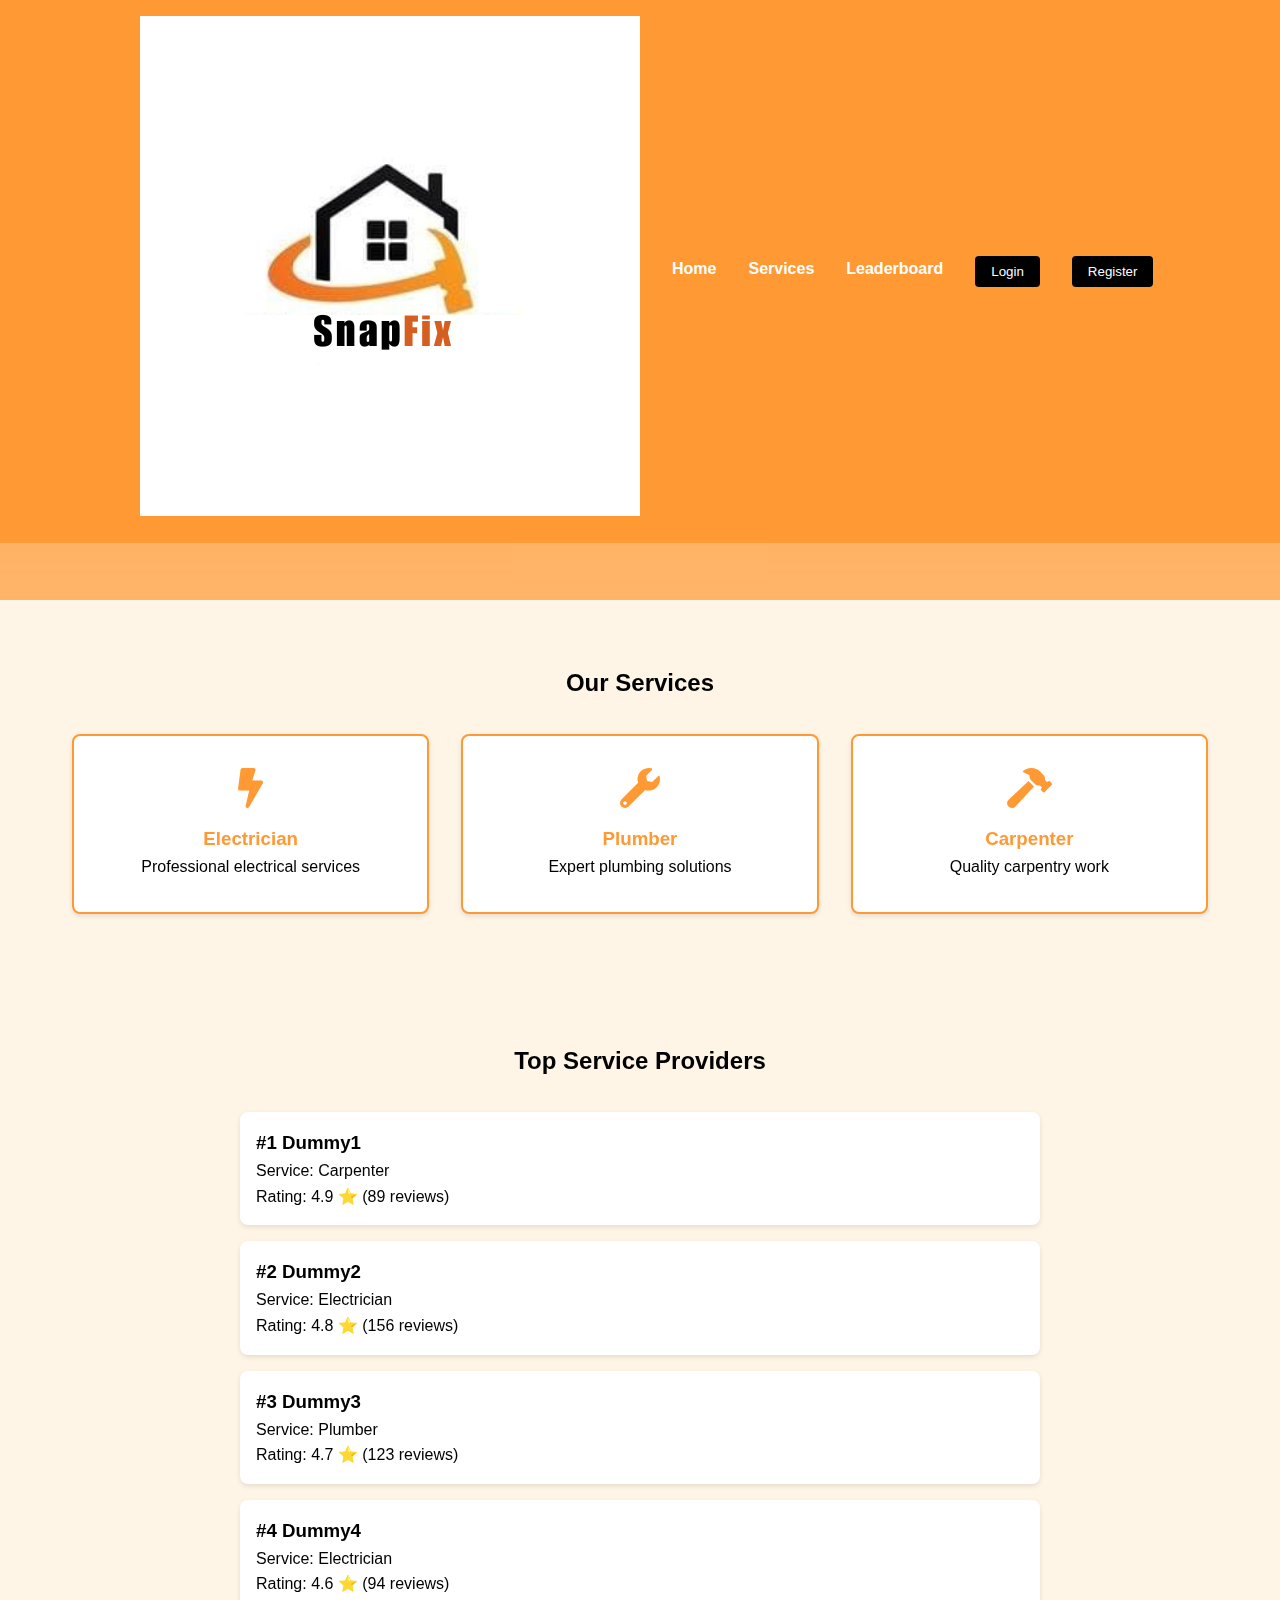
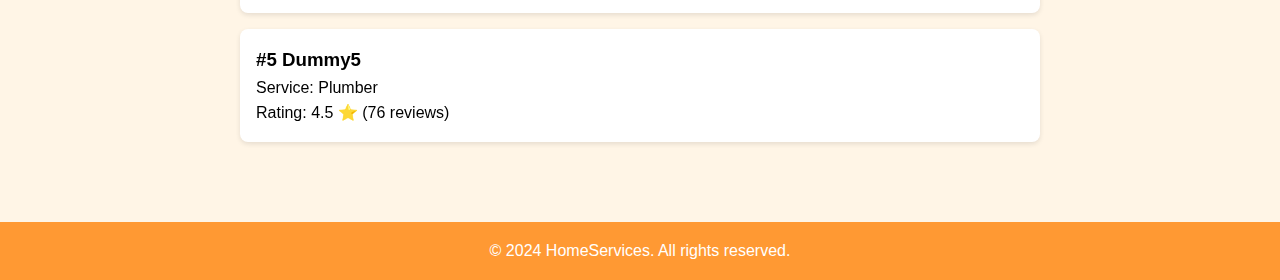
==== index.html @ dbb02301 "Initial commit" ====
<!DOCTYPE html>
<html lang="en">
<head>
    <meta charset="UTF-8">
    <meta name="viewport" content="width=device-width, initial-scale=1.0">
    <title>SnapFix - Your Trusted Service Provider</title>
    <link rel="stylesheet" href="styles.css">
    <link rel="stylesheet" href="https://cdnjs.cloudflare.com/ajax/libs/font-awesome/5.15.4/css/all.min.css">
</head>
<body>
    <header>
        <nav>
            <div class="logo">
                <img src="Black and Blue Initials Creative Logo (3).png" alt="SnapFix Logo" >
            </div>
            <ul class="nav-links">
                <li><a href="#home">Home</a></li>
                <li><a href="#services">Services</a></li>
                <li><a href="#leaderboard">Leaderboard</a></li>
                <li><button id="loginBtn">Login</button></li>
                <li><button id="registerBtn">Register</button></li>
            </ul>
        </nav>
    </header>

    <main>
        <section id="home" class="hero">
            <h1>Professional Home Services</h1>
            <p>Find trusted professionals for all your home service needs!</p>
        </section>

        <section id="services" class="services">
            <h2>Our Services</h2>
            <div class="service-grid">
                <a href="booking.html" class="service-link">
                    <div class="service-card">
                        <i class="fas fa-bolt"></i>
                        <h3>Electrician</h3>
                        <p>Professional electrical services</p>
                    </div>
                </a>
                <a href="booking.html" class="service-link">
                    <div class="service-card">
                        <i class="fas fa-wrench"></i>
                        <h3>Plumber</h3>
                        <p>Expert plumbing solutions</p>
                    </div>
                </a>
                <a href="booking.html" class="service-link">
                    <div class="service-card">
                        <i class="fas fa-hammer"></i>
                        <h3>Carpenter</h3>
                        <p>Quality carpentry work</p>
                    </div>
                </a>
            </div>
        </section>

        <section id="leaderboard" class="leaderboard">
            <h2>Top Service Providers</h2>
            <div class="leaderboard-container">
                <!-- Leaderboard content will be dynamically populated -->
            </div>
        </section>
    </main>

    <!-- Login Modal -->
    <div id="loginModal" class="modal">
        <div class="modal-content">
            <span class="close">&times;</span>
            <h2>Login</h2>
            <form id="loginForm">
                <input type="email" placeholder="Email" required>
                <input type="password" placeholder="Password" required>
                <button type="submit">Login</button>
            </form>
        </div>
    </div>

    <!-- Register Modal -->
    <div id="registerModal" class="modal">
        <div class="modal-content">
            <span class="close">&times;</span>
            <h2>Register</h2>
            <form id="registerForm">
                <input type="text" placeholder="Full Name" required>
                <input type="email" placeholder="Email" required>
                <input type="password" placeholder="Password" required>
                <input type="password" placeholder="Confirm Password" required>
                <button type="submit">Register</button>
            </form>
        </div>
    </div>

    <footer>
        <p>&copy; 2024 HomeServices. All rights reserved.</p>
    </footer>

    <script src="script.js"></script>
</body>
</html>
---- styles.css ----
:root {
    --primary-color: #FF9933;    /* Main orange from logo */
    --secondary-color: #000000;  /* Black */
    --orange-light: #FFB366;     /* Lighter orange */
    --orange-dark: #E68A00;      /* Darker orange */
    --text-color: #333333;       /* Dark gray for text */
    --light-color: #FFFFFF;      /* White */
    --background-color: #FFF5E6; /* Very light orange background */
}

* {
    margin: 0;
    padding: 0;
    box-sizing: border-box;
}

body {
    font-family: Arial, sans-serif;
    line-height: 1.6;
    position: relative;
    background-color: var(--background-color);
}

body::before {
    content: '';
    position: fixed;
    top: 0;
    left: 0;
    width: 100%;
    height: 100%;
    background-image: url('Black\ and\ Blue\ Initials\ Creative\ Logo\ \(3\).png');
    background-repeat: no-repeat;
    background-position: center;
    background-size: 20%;
    opacity: 0.1;
    z-index: -1;
    animation: float 6s ease-in-out infinite;
}

/* Header Styles */
header {
    background-color: var(--primary-color);
    padding: 1rem;
    position: fixed;
    width: 100%;
    top: 0;
    z-index: 100;
}

nav {
    display: flex;
    justify-content: space-between;
    align-items: center;
    max-width: 1000px;
    margin: 0 auto;
}

.logo {
    color: white;
    font-size: 1.5rem;
    font-weight: bold;
}

.nav-links {
    display: flex;
    list-style: none;
}

.nav-links li {
    margin-left: 2rem;
}

.nav-links a {
    color: var(--light-color);
    text-decoration: none;
    font-weight: 600;
}

.nav-links a:hover {
    color: var(--secondary-color);
}

button {
    padding: 0.5rem 1rem;
    border: none;
    border-radius: 4px;
    cursor: pointer;
    background-color: var(--secondary-color);
    color: var(--light-color);
    transition: all 0.3s ease;
}

button:hover {
    background-color: var(--orange-dark);
    transform: translateY(-2px);
}

/* Hero Section */
.hero {
    height: 60vh;
    background: linear-gradient(rgba(255, 153, 51, 0.9), rgba(255, 153, 51, 0.7)), url('https://source.unsplash.com/random/1920x1080/?home-repair');
    background-size: cover;
    background-position: center;
    display: flex;
    flex-direction: column;
    justify-content: center;
    align-items: center;
    text-align: center;
    padding: 2rem;
    margin-top: 60px;
}

.hero h1 {
    font-size: 3.5rem;
    color: white !important;  /* Override any other color settings */
    text-shadow: 2px 2px 4px rgba(0, 0, 0, 0.3);
    animation: fadeInDown 1.2s ease-out;
    margin: 0 auto;
    max-width: 800px;
}

/* Services Section */
.services {
    padding: 4rem 2rem;
    max-width: 1200px;
    margin: 0 auto;
}

.services h2 {
    text-align: center;
    margin-bottom: 2rem;
}

.service-grid {
    display: grid;
    grid-template-columns: repeat(auto-fit, minmax(250px, 1fr));
    gap: 2rem;
}

.service-link {
    text-decoration: none;
    color: inherit;
    display: block;
}

.service-card {
    background-color: var(--light-color);
    padding: 2rem;
    border-radius: 8px;
    text-align: center;
    box-shadow: 0 2px 5px rgba(0,0,0,0.1);
    transition: all 0.3s ease;
    border: 2px solid var(--primary-color);
    cursor: pointer;
    position: relative;
    overflow: hidden;
    height: 100%; /* Ensure consistent height */
}

.service-card::before {
    content: 'Book Now';
    position: absolute;
    top: 0;
    left: 0;
    width: 100%;
    height: 100%;
    background: rgba(255, 153, 51, 0.9);
    display: flex;
    justify-content: center;
    align-items: center;
    color: white;
    font-weight: bold;
    font-size: 1.2rem;
    opacity: 0;
    transition: opacity 0.3s ease;
    z-index: 2;
}

.service-link:hover .service-card {
    transform: translateY(-5px);
    box-shadow: 0 5px 15px rgba(255, 153, 51, 0.3);
    animation: pulse 1.5s ease-in-out infinite;
}

.service-link:hover .service-card::before {
    opacity: 1;
}

.service-card i {
    font-size: 2.5rem;
    color: var(--primary-color);
    margin-bottom: 1rem;
}

.book-btn {
    margin-top: 1rem;
    background-color: var(--primary-color);
    color: var(--light-color);
}

.book-btn:hover {
    background-color: var(--orange-dark);
}

/* Leaderboard Section */
.leaderboard {
    padding: 4rem 2rem;
    background-color: var(--background-color);
}

.leaderboard h2 {
    text-align: center;
    margin-bottom: 2rem;
}

.leaderboard-container {
    max-width: 800px;
    margin: 0 auto;
}

/* Modal Styles */
.modal {
    display: none;
    position: fixed;
    top: 0;
    left: 0;
    width: 100%;
    height: 100%;
    background-color: rgba(0,0,0,0.5);
    z-index: 1000;
}

.modal-content {
    background-color: var(--light-color);
    padding: 2rem;
    border-radius: 8px;
    position: absolute;
    top: 50%;
    left: 50%;
    transform: translate(-50%, -50%);
    min-width: 300px;
    border: 2px solid var(--primary-color);
}

.close {
    position: absolute;
    right: 1rem;
    top: 1rem;
    font-size: 1.5rem;
    cursor: pointer;
}

form {
    display: flex;
    flex-direction: column;
    gap: 1rem;
}

input {
    padding: 0.5rem;
    border: 1px solid #ddd;
    border-radius: 4px;
}

input:focus {
    border-color: var(--primary-color);
    outline: none;
    box-shadow: 0 0 5px rgba(255, 153, 51, 0.3);
}

/* Footer */
footer {
    background-color: var(--primary-color);
    color: var(--light-color);
    text-align: center;
    padding: 1rem;
    position: relative;
    bottom: 0;
    width: 100%;
}

/* Additional Styling for better visual hierarchy */
h1, h2, h3 {
    color: var(--secondary-color);
}

.service-card h3 {
    color: var(--primary-color);
}

/* Add gradient overlays */
.services::before {
    content: '';
    position: absolute;
    top: 0;
    left: 0;
    width: 100%;
    height: 100px;
    background: linear-gradient(to bottom, var(--background-color), transparent);
}

/* Custom scrollbar */
::-webkit-scrollbar {
    width: 10px;
}

::-webkit-scrollbar-track {
    background: var(--background-color);
}

::-webkit-scrollbar-thumb {
    background: var(--primary-color);
    border-radius: 5px;
}

::-webkit-scrollbar-thumb:hover {
    background: var(--orange-dark);
}

@keyframes float {
    0% {
        transform: translateY(0px);
    }
    50% {
        transform: translateY(-20px);
    }
    100% {
        transform: translateY(0px);
    }
}

@keyframes pulse {
    0% {
        transform: scale(1);
    }
    50% {
        transform: scale(1.05);
    }
    100% {
        transform: scale(1);
    }
}

@keyframes fadeInDown {
    0% {
        opacity: 0;
        transform: translateY(-30px);
    }
    100% {
        opacity: 1;
        transform: translateY(0);
    }
}

/* Booking page styles */
.booking-page {
    padding: 6rem 2rem 4rem;
    max-width: 800px;
    margin: 0 auto;
}

.booking-form {
    background-color: var(--light-color);
    padding: 2rem;
    border-radius: 8px;
    box-shadow: 0 2px 10px rgba(0,0,0,0.1);
    border: 2px solid var(--primary-color);
}

.booking-form h2 {
    color: var(--primary-color);
    margin-bottom: 2rem;
    text-align: center;
}

.form-group {
    margin-bottom: 1.5rem;
}

.form-group label {
    display: block;
    margin-bottom: 0.5rem;
    color: var(--text-color);
    font-weight: 600;
}

.form-group input,
.form-group select,
.form-group textarea {
    width: 100%;
    padding: 0.8rem;
    border: 1px solid #ddd;
    border-radius: 4px;
    transition: all 0.3s ease;
}

.form-group input:focus,
.form-group select:focus,
.form-group textarea:focus {
    border-color: var(--primary-color);
    box-shadow: 0 0 5px rgba(255, 153, 51, 0.3);
    outline: none;
}

.submit-btn {
    background-color: var(--primary-color);
    color: white;
    padding: 1rem 2rem;
    border: none;
    border-radius: 4px;
    cursor: pointer;
    width: 100%;
    font-size: 1.1rem;
    font-weight: 600;
    transition: all 0.3s ease;
}

.submit-btn:hover {
    background-color: var(--orange-dark);
    transform: translateY(-2px);
}

/* Success message animation */
@keyframes slideIn {
    0% {
        transform: translateY(-100%);
        opacity: 0;
    }
    100% {
        transform: translateY(0);
        opacity: 1;
    }
}

.booking-success {
    background-color: #4CAF50;
    color: white;
    padding: 1rem;
    border-radius: 4px;
    margin-bottom: 2rem;
    animation: slideIn 0.5s ease-out;
    display: none;
}

/* Add these new styles for the confirmation message */
.booking-confirmation {
    background-color: var(--primary-color);
    color: white;
    padding: 1.5rem;
    border-radius: 4px;
    margin-bottom: 2rem;
    animation: slideIn 0.5s ease-out;
    display: none;
    text-align: center;
    position: relative;
}

.scanning-animation {
    display: inline-block;
    margin-left: 10px;
}

.scanning-animation::after {
    content: '';
    animation: scanning 1.5s infinite;
}

@keyframes scanning {
    0% { content: ''; }
    25% { content: '.'; }
    50% { content: '..'; }
    75% { content: '...'; }
    100% { content: ''; }
}
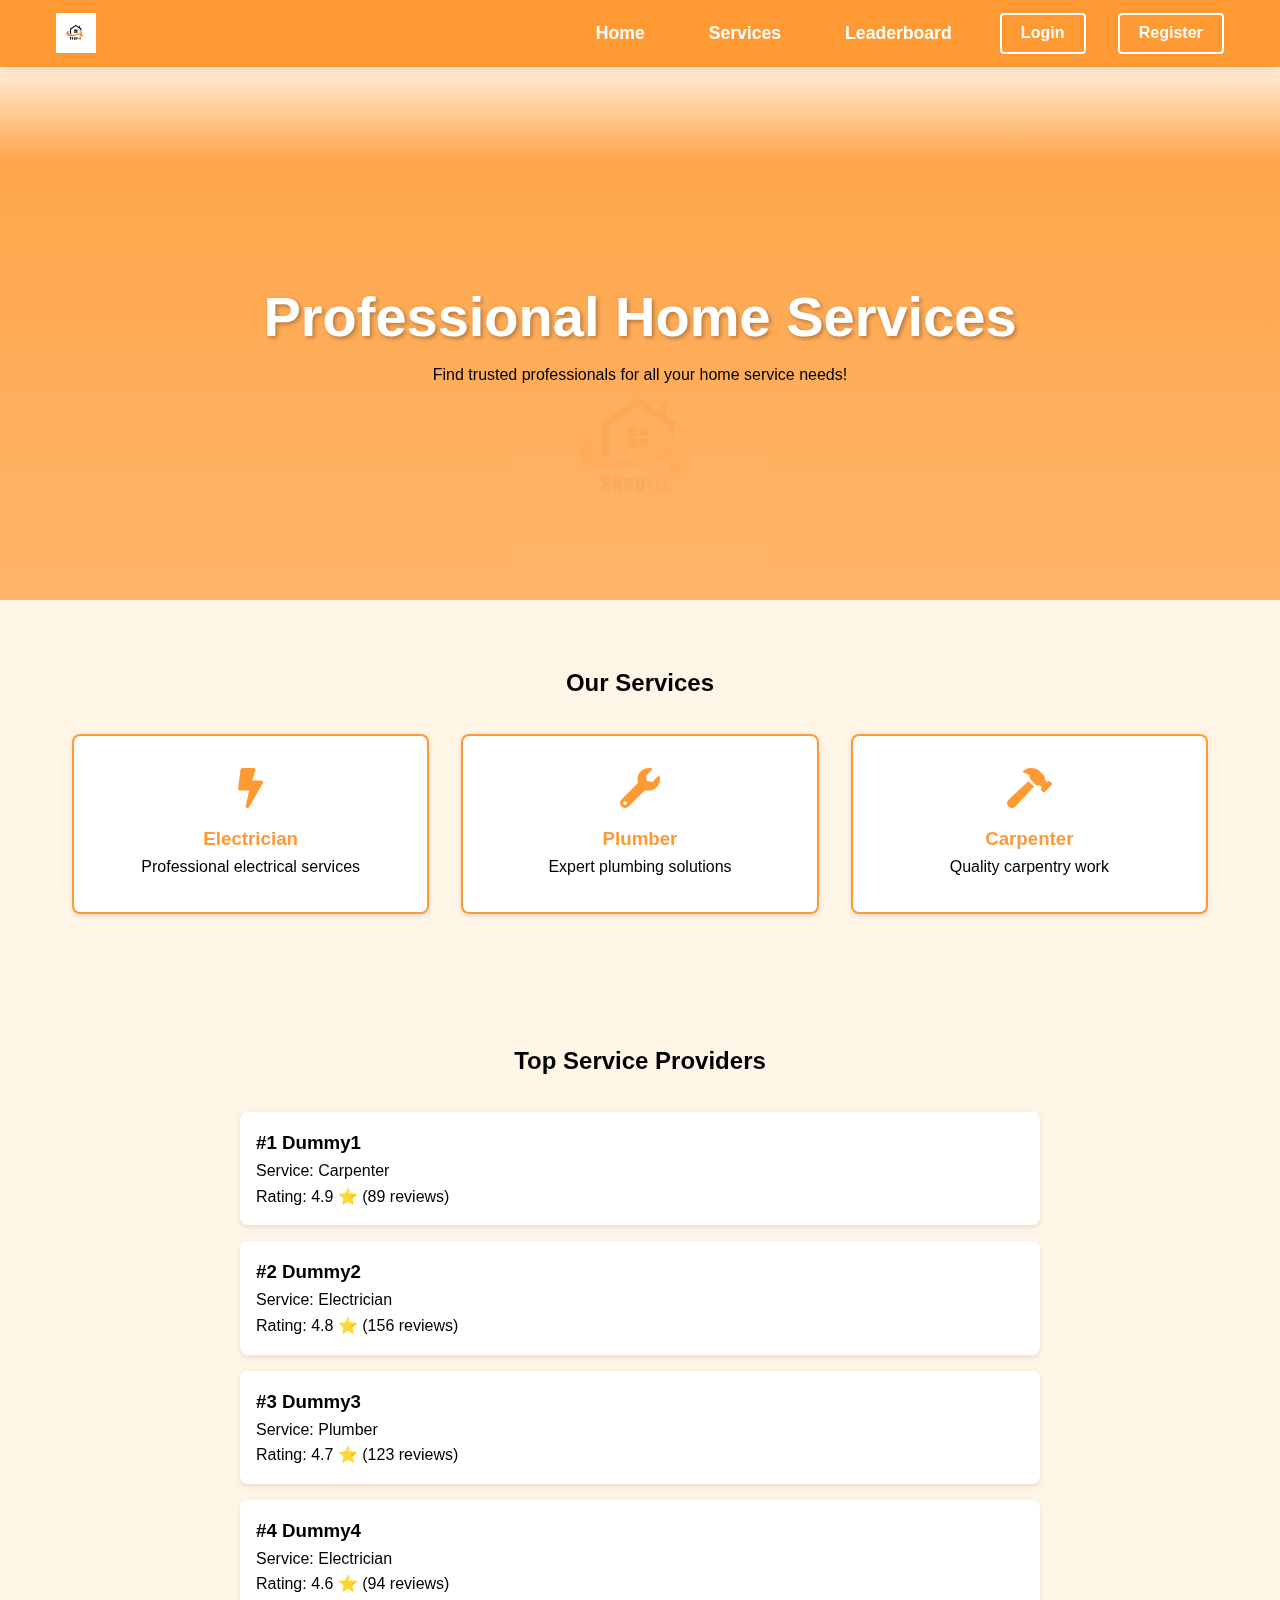
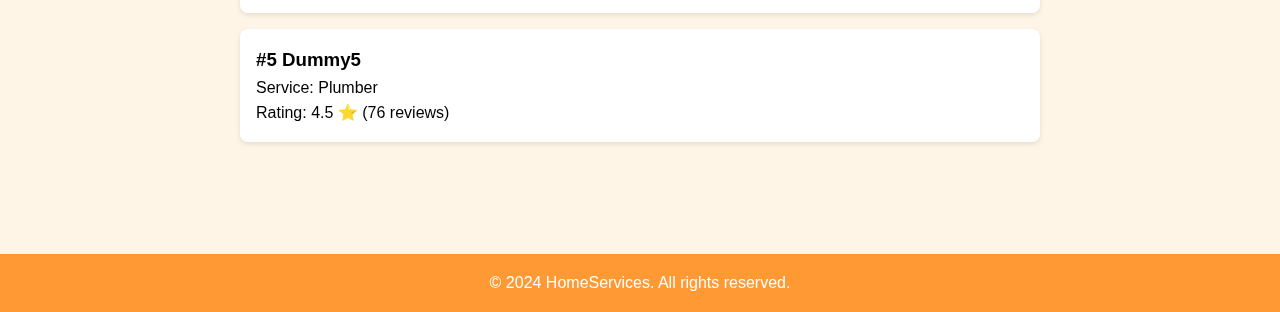
==== commit 1e4f1b53: "modification" ====
--- a/index.html
+++ b/index.html
@@ -12,6 +12,11 @@
         <nav>
             <div class="logo">
                 <img src="Black and Blue Initials Creative Logo (3).png" alt="SnapFix Logo" >
+            </div>
+            <div class="menu-toggle">
+                <span></span>
+                <span></span>
+                <span></span>
             </div>
             <ul class="nav-links">
                 <li><a href="#home">Home</a></li>
--- a/styles.css
+++ b/styles.css
@@ -40,44 +40,148 @@
 /* Header Styles */
 header {
     background-color: var(--primary-color);
-    padding: 1rem;
+    padding: 0.8rem 1rem;
     position: fixed;
     width: 100%;
     top: 0;
     z-index: 100;
+    box-shadow: 0 2px 10px rgba(0, 0, 0, 0.1);
 }
 
 nav {
     display: flex;
     justify-content: space-between;
     align-items: center;
-    max-width: 1000px;
+    max-width: 1200px;
     margin: 0 auto;
+    padding: 0 1rem;
 }
 
 .logo {
-    color: white;
-    font-size: 1.5rem;
-    font-weight: bold;
+    display: flex;
+    align-items: center;
+}
+
+.logo img {
+    max-height: 45px;
+    width: auto;
+    transition: transform 0.3s ease;
+}
+
+.logo img:hover {
+    transform: scale(1.05);
 }
 
 .nav-links {
     display: flex;
     list-style: none;
+    align-items: center;
+    gap: 2rem;
 }
 
 .nav-links li {
-    margin-left: 2rem;
+    margin: 0;
 }
 
 .nav-links a {
     color: var(--light-color);
     text-decoration: none;
     font-weight: 600;
+    font-size: 1.1rem;
+    padding: 0.5rem 1rem;
+    border-radius: 4px;
+    transition: all 0.3s ease;
 }
 
 .nav-links a:hover {
     color: var(--secondary-color);
+    background-color: rgba(255, 255, 255, 0.2);
+}
+
+.nav-links button {
+    padding: 0.6rem 1.2rem;
+    border: 2px solid var(--light-color);
+    background-color: transparent;
+    color: var(--light-color);
+    font-weight: 600;
+    transition: all 0.3s ease;
+}
+
+.nav-links button:hover {
+    background-color: var(--light-color);
+    color: var(--primary-color);
+}
+
+/* Mobile Menu Button */
+.menu-toggle {
+    display: none;
+    flex-direction: column;
+    gap: 6px;
+    cursor: pointer;
+    padding: 0.5rem;
+    z-index: 1000;
+}
+
+.menu-toggle span {
+    display: block;
+    width: 25px;
+    height: 2px;
+    background-color: var(--light-color);
+    transition: all 0.3s ease;
+}
+
+/* Responsive Navbar */
+@media screen and (max-width: 768px) {
+    .menu-toggle {
+        display: flex;
+    }
+
+    .nav-links {
+        position: fixed;
+        top: 0;
+        right: -100%;
+        width: 80%;
+        max-width: 300px;
+        height: 100vh;
+        background-color: var(--primary-color);
+        flex-direction: column;
+        padding: 5rem 2rem 2rem;
+        transition: right 0.3s ease;
+        box-shadow: -2px 0 10px rgba(0, 0, 0, 0.1);
+    }
+
+    .nav-links.active {
+        right: 0;
+    }
+
+    .nav-links li {
+        width: 100%;
+        text-align: center;
+    }
+
+    .nav-links a {
+        display: block;
+        padding: 1rem;
+        width: 100%;
+    }
+
+    .nav-links button {
+        width: 100%;
+        margin-top: 1rem;
+    }
+
+    /* Animate menu toggle */
+    .menu-toggle.active span:nth-child(1) {
+        transform: translateY(8px) rotate(45deg);
+    }
+
+    .menu-toggle.active span:nth-child(2) {
+        opacity: 0;
+    }
+
+    .menu-toggle.active span:nth-child(3) {
+        transform: translateY(-8px) rotate(-45deg);
+    }
 }
 
 button {
@@ -88,6 +192,8 @@
     background-color: var(--secondary-color);
     color: var(--light-color);
     transition: all 0.3s ease;
+    font-size: 1rem;
+    font-weight: 600;
 }
 
 button:hover {
@@ -155,6 +261,10 @@
     position: relative;
     overflow: hidden;
     height: 100%; /* Ensure consistent height */
+    display: flex;
+    flex-direction: column;
+    justify-content: center;
+    align-items: center;
 }
 
 .service-card::before {
@@ -179,7 +289,6 @@
 .service-link:hover .service-card {
     transform: translateY(-5px);
     box-shadow: 0 5px 15px rgba(255, 153, 51, 0.3);
-    animation: pulse 1.5s ease-in-out infinite;
 }
 
 .service-link:hover .service-card::before {
@@ -234,12 +343,14 @@
     background-color: var(--light-color);
     padding: 2rem;
     border-radius: 8px;
-    position: absolute;
+    position: fixed;
     top: 50%;
     left: 50%;
     transform: translate(-50%, -50%);
     min-width: 300px;
+    max-width: 90%;
     border: 2px solid var(--primary-color);
+    z-index: 1001;
 }
 
 .close {
@@ -256,123 +367,6 @@
     gap: 1rem;
 }
 
-input {
-    padding: 0.5rem;
-    border: 1px solid #ddd;
-    border-radius: 4px;
-}
-
-input:focus {
-    border-color: var(--primary-color);
-    outline: none;
-    box-shadow: 0 0 5px rgba(255, 153, 51, 0.3);
-}
-
-/* Footer */
-footer {
-    background-color: var(--primary-color);
-    color: var(--light-color);
-    text-align: center;
-    padding: 1rem;
-    position: relative;
-    bottom: 0;
-    width: 100%;
-}
-
-/* Additional Styling for better visual hierarchy */
-h1, h2, h3 {
-    color: var(--secondary-color);
-}
-
-.service-card h3 {
-    color: var(--primary-color);
-}
-
-/* Add gradient overlays */
-.services::before {
-    content: '';
-    position: absolute;
-    top: 0;
-    left: 0;
-    width: 100%;
-    height: 100px;
-    background: linear-gradient(to bottom, var(--background-color), transparent);
-}
-
-/* Custom scrollbar */
-::-webkit-scrollbar {
-    width: 10px;
-}
-
-::-webkit-scrollbar-track {
-    background: var(--background-color);
-}
-
-::-webkit-scrollbar-thumb {
-    background: var(--primary-color);
-    border-radius: 5px;
-}
-
-::-webkit-scrollbar-thumb:hover {
-    background: var(--orange-dark);
-}
-
-@keyframes float {
-    0% {
-        transform: translateY(0px);
-    }
-    50% {
-        transform: translateY(-20px);
-    }
-    100% {
-        transform: translateY(0px);
-    }
-}
-
-@keyframes pulse {
-    0% {
-        transform: scale(1);
-    }
-    50% {
-        transform: scale(1.05);
-    }
-    100% {
-        transform: scale(1);
-    }
-}
-
-@keyframes fadeInDown {
-    0% {
-        opacity: 0;
-        transform: translateY(-30px);
-    }
-    100% {
-        opacity: 1;
-        transform: translateY(0);
-    }
-}
-
-/* Booking page styles */
-.booking-page {
-    padding: 6rem 2rem 4rem;
-    max-width: 800px;
-    margin: 0 auto;
-}
-
-.booking-form {
-    background-color: var(--light-color);
-    padding: 2rem;
-    border-radius: 8px;
-    box-shadow: 0 2px 10px rgba(0,0,0,0.1);
-    border: 2px solid var(--primary-color);
-}
-
-.booking-form h2 {
-    color: var(--primary-color);
-    margin-bottom: 2rem;
-    text-align: center;
-}
-
 .form-group {
     margin-bottom: 1.5rem;
 }
@@ -392,6 +386,7 @@
     border: 1px solid #ddd;
     border-radius: 4px;
     transition: all 0.3s ease;
+    font-size: 1rem;
 }
 
 .form-group input:focus,
@@ -463,6 +458,188 @@
 .scanning-animation::after {
     content: '';
     animation: scanning 1.5s infinite;
+    display: inline-block;
+    width: 20px;
+}
+
+@keyframes scanning {
+    0% { content: ''; }
+    25% { content: '.'; }
+    50% { content: '..'; }
+    75% { content: '...'; }
+    100% { content: ''; }
+}
+
+/* Additional Styling for better visual hierarchy */
+h1, h2, h3 {
+    color: var(--secondary-color);
+}
+
+.service-card h3 {
+    color: var(--primary-color);
+}
+
+/* Add gradient overlays */
+.services::before {
+    content: '';
+    position: absolute;
+    top: 0;
+    left: 0;
+    width: 100%;
+    height: 100px;
+    background: linear-gradient(to bottom, var(--background-color), transparent);
+}
+
+/* Custom scrollbar */
+::-webkit-scrollbar {
+    width: 10px;
+}
+
+::-webkit-scrollbar-track {
+    background: var(--background-color);
+}
+
+::-webkit-scrollbar-thumb {
+    background: var(--primary-color);
+    border-radius: 5px;
+}
+
+::-webkit-scrollbar-thumb:hover {
+    background: var(--orange-dark);
+}
+
+@keyframes float {
+    0% {
+        transform: translateY(0px);
+    }
+    50% {
+        transform: translateY(-20px);
+    }
+    100% {
+        transform: translateY(0px);
+    }
+}
+
+@keyframes pulse {
+    0% {
+        transform: scale(1);
+    }
+    50% {
+        transform: scale(1.05);
+    }
+    100% {
+        transform: scale(1);
+    }
+}
+
+@keyframes fadeInDown {
+    0% {
+        opacity: 0;
+        transform: translateY(-30px);
+    }
+    100% {
+        opacity: 1;
+        transform: translateY(0);
+    }
+}
+
+/* Booking page styles */
+.booking-page {
+    padding: 6rem 2rem 4rem;
+    max-width: 800px;
+    margin: 0 auto;
+}
+
+.booking-form {
+    background-color: var(--light-color);
+    padding: 2rem;
+    border-radius: 8px;
+    box-shadow: 0 2px 10px rgba(0,0,0,0.1);
+    border: 2px solid var(--primary-color);
+}
+
+.booking-form h2 {
+    color: var(--primary-color);
+    margin-bottom: 2rem;
+    text-align: center;
+}
+
+/* Add responsive styles for mobile devices */
+@media screen and (max-width: 768px) {
+    .nav-links {
+        display: none;
+        position: absolute;
+        top: 100%;
+        left: 0;
+        width: 100%;
+        background-color: var(--primary-color);
+        padding: 1rem;
+        flex-direction: column;
+        align-items: center;
+    }
+
+    .nav-links.active {
+        display: flex;
+    }
+
+    .nav-links li {
+        margin: 0.5rem 0;
+    }
+
+    .hero h1 {
+        font-size: 2.5rem;
+    }
+
+    .service-grid {
+        grid-template-columns: 1fr;
+    }
+
+    .modal-content {
+        width: 90%;
+        margin: 1rem;
+    }
+}
+
+/* Fix footer positioning */
+footer {
+    background-color: var(--primary-color);
+    color: var(--light-color);
+    text-align: center;
+    padding: 1rem;
+    margin-top: 2rem;
+    width: 100%;
+}
+
+/* Fix logo size */
+.logo img {
+    max-height: 40px;
+    width: auto;
+}
+
+/* Fix button styles */
+button {
+    padding: 0.5rem 1rem;
+    border: none;
+    border-radius: 4px;
+    cursor: pointer;
+    background-color: var(--secondary-color);
+    color: var(--light-color);
+    transition: all 0.3s ease;
+    font-size: 1rem;
+    font-weight: 600;
+}
+
+button:hover {
+    background-color: var(--orange-dark);
+    transform: translateY(-2px);
+}
+
+/* Fix scanning animation */
+.scanning-animation::after {
+    content: '';
+    animation: scanning 1.5s infinite;
+    display: inline-block;
+    width: 20px;
 }
 
 @keyframes scanning {
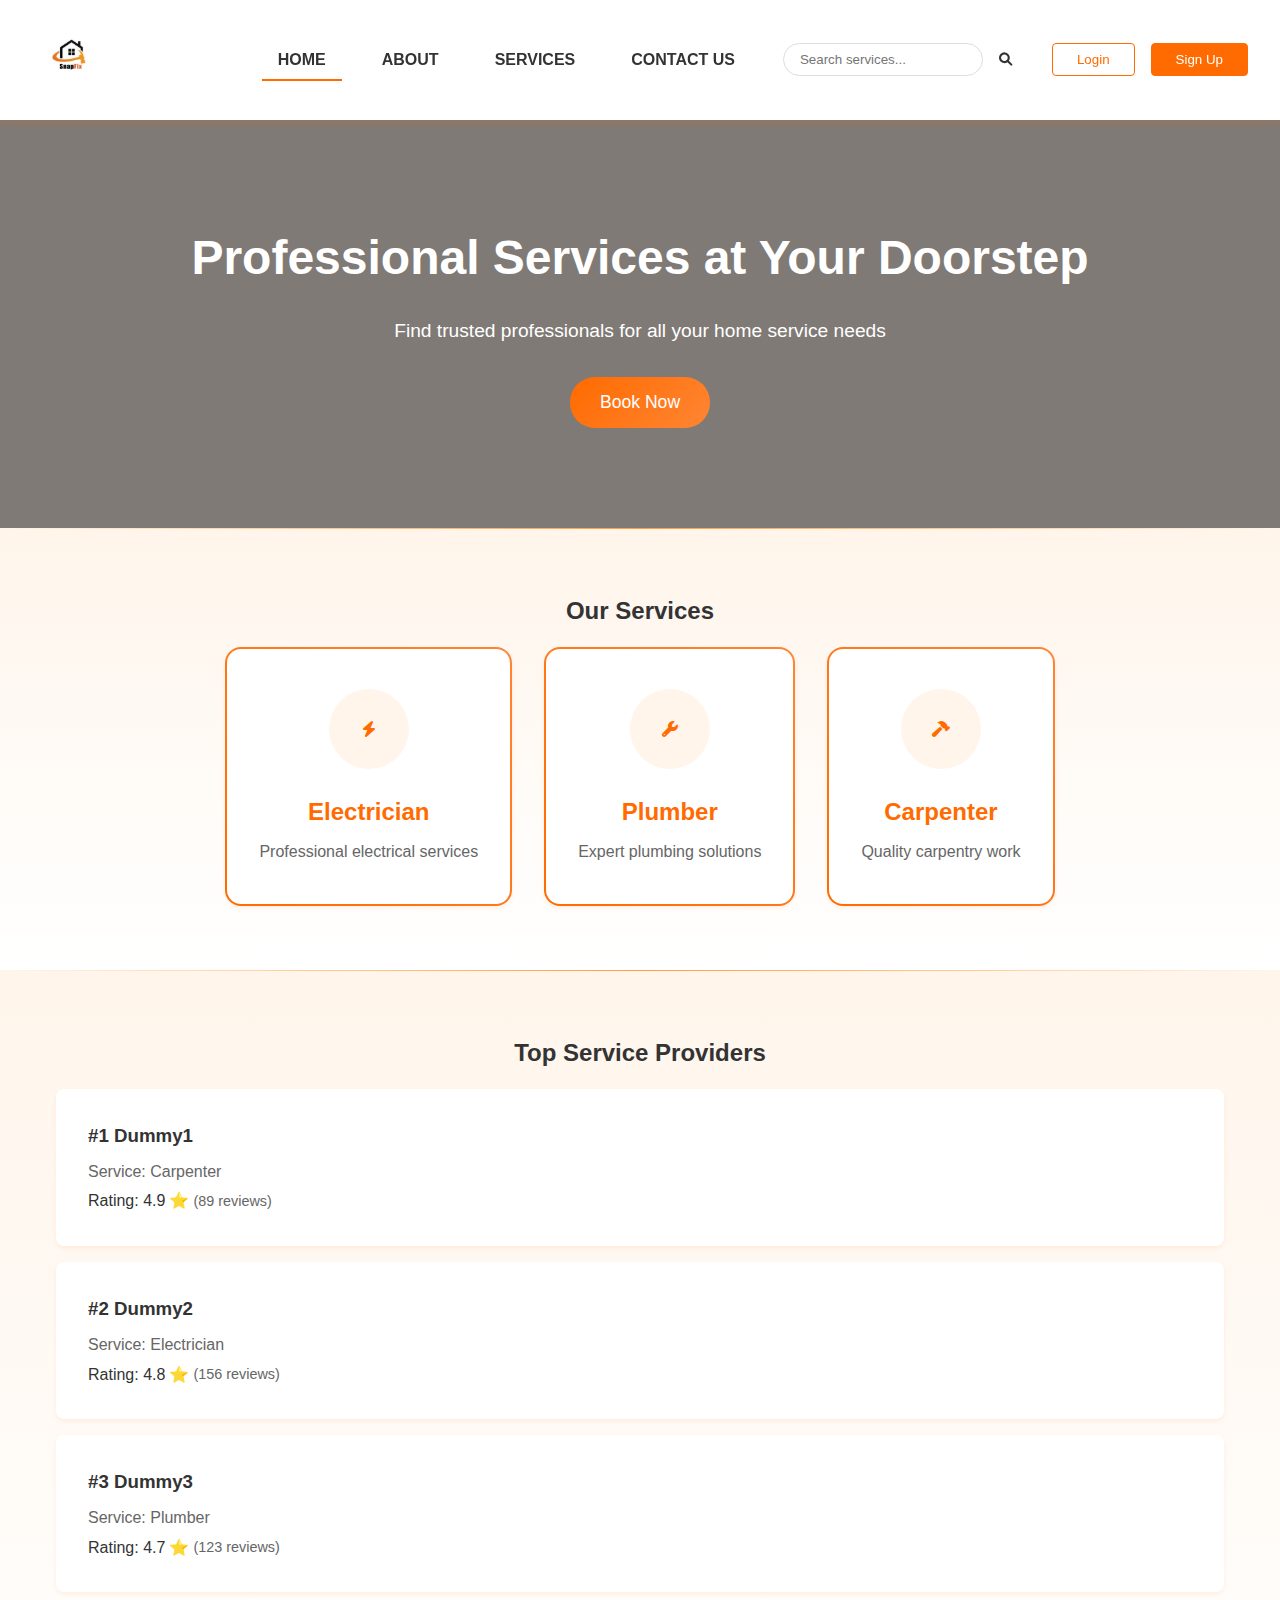
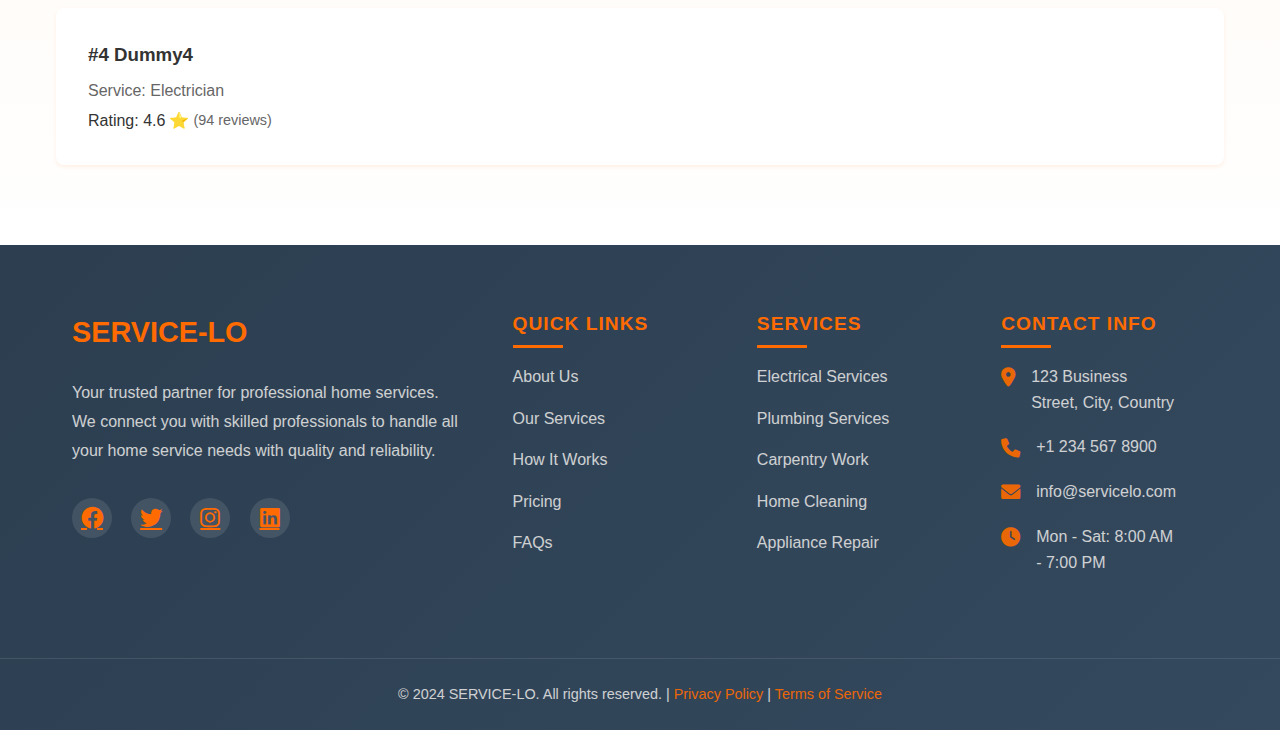
==== commit c4a9e1d7: "new design" ====
--- a/index.html
+++ b/index.html
@@ -3,104 +3,267 @@
 <head>
     <meta charset="UTF-8">
     <meta name="viewport" content="width=device-width, initial-scale=1.0">
-    <title>SnapFix - Your Trusted Service Provider</title>
+    <meta name="description" content="SERVICE-LO - Your trusted partner for professional home services including carpentry, electrical, plumbing, and painting services.">
+    <meta name="keywords" content="home services, carpenter, electrician, plumber, painter, professional services">
+    <meta name="author" content="SERVICE-LO">
+    <meta property="og:title" content="SERVICE-LO | Professional Home Services">
+    <meta property="og:description" content="Find trusted professionals for all your home service needs">
+    <meta property="og:image" content="path-to-your-og-image.jpg">
+    <meta property="og:url" content="your-website-url">
+    <link rel="icon" type="image/x-icon" href="favicon.ico">
+    <title>SERVICE-Lo | HOME</title>
     <link rel="stylesheet" href="styles.css">
-    <link rel="stylesheet" href="https://cdnjs.cloudflare.com/ajax/libs/font-awesome/5.15.4/css/all.min.css">
+    <link rel="stylesheet" href="https://cdnjs.cloudflare.com/ajax/libs/font-awesome/6.0.0/css/all.min.css">
 </head>
 <body>
-    <header>
-        <nav>
-            <div class="logo">
-                <img src="Black and Blue Initials Creative Logo (3).png" alt="SnapFix Logo" >
-            </div>
-            <div class="menu-toggle">
-                <span></span>
-                <span></span>
-                <span></span>
-            </div>
-            <ul class="nav-links">
-                <li><a href="#home">Home</a></li>
-                <li><a href="#services">Services</a></li>
-                <li><a href="#leaderboard">Leaderboard</a></li>
-                <li><button id="loginBtn">Login</button></li>
-                <li><button id="registerBtn">Register</button></li>
-            </ul>
-        </nav>
-    </header>
-
-    <main>
-        <section id="home" class="hero">
-            <h1>Professional Home Services</h1>
-            <p>Find trusted professionals for all your home service needs!</p>
-        </section>
-
-        <section id="services" class="services">
-            <h2>Our Services</h2>
-            <div class="service-grid">
-                <a href="booking.html" class="service-link">
-                    <div class="service-card">
-                        <i class="fas fa-bolt"></i>
-                        <h3>Electrician</h3>
-                        <p>Professional electrical services</p>
-                    </div>
-                </a>
-                <a href="booking.html" class="service-link">
-                    <div class="service-card">
-                        <i class="fas fa-wrench"></i>
-                        <h3>Plumber</h3>
-                        <p>Expert plumbing solutions</p>
-                    </div>
-                </a>
-                <a href="booking.html" class="service-link">
-                    <div class="service-card">
-                        <i class="fas fa-hammer"></i>
-                        <h3>Carpenter</h3>
-                        <p>Quality carpentry work</p>
-                    </div>
-                </a>
-            </div>
-        </section>
-
-        <section id="leaderboard" class="leaderboard">
+    <div id="navbar">
+        <div class="navbar-brand">
+            <a href="#home"><img src="logo.png" alt="Logo" height="80"></a>
+        </div>
+        
+        <div class="hamburger">
+            <span></span>
+            <span></span>
+            <span></span>
+        </div>
+
+        <div class="navbar-content">
+            <div class="nav-links">
+                <a href="home.html" class="active"><b>HOME</b></a>
+                <a href="#"><b>ABOUT</b></a>
+                <a href="#"><b>SERVICES</b></a>
+                <a href="#"><b>CONTACT US</b></a>
+            </div>
+
+            <div class="search-container">
+                <input placeholder="Search services..." type="search">
+                <button class="search-btn">
+                    <i class="fas fa-search"></i>
+                </button>
+            </div>
+
+            <div class="auth-buttons">
+                <button class="login-btn">Login</button>
+                <button class="signup-btn">Sign Up</button>
+            </div>
+        </div>
+    </div>
+
+    <div class="hero-section">
+        <h1>Professional Services at Your Doorstep</h1>
+        <p>Find trusted professionals for all your home service needs</p>
+        <button class="cta-button">Book Now</button>
+    </div>
+
+    <section class="services-section">
+        <h2>Our Services</h2>
+        <div class="services-container">
+            <div class="service-card">
+                <div class="service-icon">
+                    <i class="fas fa-bolt"></i>
+                </div>
+                <h3>Electrician</h3>
+                <p>Professional electrical services</p>
+            </div>
+
+            <div class="service-card">
+                <div class="service-icon">
+                    <i class="fas fa-wrench"></i>
+                </div>
+                <h3>Plumber</h3>
+                <p>Expert plumbing solutions</p>
+            </div>
+
+            <div class="service-card">
+                <div class="service-icon">
+                    <i class="fas fa-hammer"></i>
+                </div>
+                <h3>Carpenter</h3>
+                <p>Quality carpentry work</p>
+            </div>
+        </div>
+    </section>
+
+    <section class="leaderboard-section">
+        <div class="leaderboard-container">
             <h2>Top Service Providers</h2>
-            <div class="leaderboard-container">
-                <!-- Leaderboard content will be dynamically populated -->
-            </div>
-        </section>
-    </main>
-
+            <div class="provider-card">
+                <h3>#1 Dummy1</h3>
+                <div class="service">Service: Carpenter</div>
+                <div class="rating">
+                    Rating: 4.9 <span class="star">⭐</span>
+                    <span class="reviews">(89 reviews)</span>
+                </div>
+            </div>
+            <div class="provider-card">
+                <h3>#2 Dummy2</h3>
+                <div class="service">Service: Electrician</div>
+                <div class="rating">
+                    Rating: 4.8 <span class="star">⭐</span>
+                    <span class="reviews">(156 reviews)</span>
+                </div>
+            </div>
+            <div class="provider-card">
+                <h3>#3 Dummy3</h3>
+                <div class="service">Service: Plumber</div>
+                <div class="rating">
+                    Rating: 4.7 <span class="star">⭐</span>
+                    <span class="reviews">(123 reviews)</span>
+                </div>
+            </div>
+            <div class="provider-card">
+                <h3>#4 Dummy4</h3>
+                <div class="service">Service: Electrician</div>
+                <div class="rating">
+                    Rating: 4.6 <span class="star">⭐</span>
+                    <span class="reviews">(94 reviews)</span>
+                </div>
+            </div>
+        </div>
+    </section>
+
+    <!-- Updated Footer -->
+    <footer>
+        <div class="footer-content">
+            <div class="footer-brand">
+                <h3>SERVICE-LO</h3>
+                <p>Your trusted partner for professional home services. We connect you with skilled professionals to handle all your home service needs with quality and reliability.</p>
+                <div class="social-links">
+                    <a href="#"><i class="fab fa-facebook"></i></a>
+                    <a href="#"><i class="fab fa-twitter"></i></a>
+                    <a href="#"><i class="fab fa-instagram"></i></a>
+                    <a href="#"><i class="fab fa-linkedin"></i></a>
+                </div>
+            </div>
+
+            <div class="footer-section">
+                <h4>Quick Links</h4>
+                <ul>
+                    <li><a href="#">About Us</a></li>
+                    <li><a href="#">Our Services</a></li>
+                    <li><a href="#">How It Works</a></li>
+                    <li><a href="#">Pricing</a></li>
+                    <li><a href="#">FAQs</a></li>
+                </ul>
+            </div>
+
+            <div class="footer-section">
+                <h4>Services</h4>
+                <ul>
+                    <li><a href="#">Electrical Services</a></li>
+                    <li><a href="#">Plumbing Services</a></li>
+                    <li><a href="#">Carpentry Work</a></li>
+                    <li><a href="#">Home Cleaning</a></li>
+                    <li><a href="#">Appliance Repair</a></li>
+                </ul>
+            </div>
+
+            <div class="footer-section">
+                <h4>Contact Info</h4>
+                <div class="footer-contact">
+                    <div class="contact-item">
+                        <i class="fas fa-map-marker-alt"></i>
+                        <span>123 Business Street, City, Country</span>
+                    </div>
+                    <div class="contact-item">
+                        <i class="fas fa-phone"></i>
+                        <span>+1 234 567 8900</span>
+                    </div>
+                    <div class="contact-item">
+                        <i class="fas fa-envelope"></i>
+                        <span>info@servicelo.com</span>
+                    </div>
+                    <div class="contact-item">
+                        <i class="fas fa-clock"></i>
+                        <span>Mon - Sat: 8:00 AM - 7:00 PM</span>
+                    </div>
+                </div>
+            </div>
+        </div>
+
+        <div class="footer-bottom">
+            <p>&copy; 2024 SERVICE-LO. All rights reserved. | <a href="#">Privacy Policy</a> | <a href="#">Terms of Service</a></p>
+        </div>
+    </footer>
+
+    <script src="script.js"></script>
+    <script src="service-worker.js"></script>
+    <script type="application/ld+json">
+    {
+      "@context": "https://schema.org",
+      "@type": "HomeAndConstructionBusiness",
+      "name": "SERVICE-LO",
+      "image": "path-to-your-logo.jpg",
+      "description": "Professional home services including carpentry, electrical, plumbing, and painting services.",
+      "address": {
+        "@type": "PostalAddress",
+        "addressLocality": "Your City",
+        "addressRegion": "Your Region",
+        "addressCountry": "Your Country"
+      },
+      "aggregateRating": {
+        "@type": "AggregateRating",
+        "ratingValue": "4.8",
+        "reviewCount": "789"
+      },
+      "priceRange": "$$"
+    }
+    </script>
+    
     <!-- Login Modal -->
     <div id="loginModal" class="modal">
         <div class="modal-content">
-            <span class="close">&times;</span>
+            <span class="close-modal">&times;</span>
             <h2>Login</h2>
             <form id="loginForm">
-                <input type="email" placeholder="Email" required>
-                <input type="password" placeholder="Password" required>
-                <button type="submit">Login</button>
+                <div class="form-group">
+                    <label for="loginEmail">Email</label>
+                    <input type="email" id="loginEmail" required>
+                </div>
+                <div class="form-group">
+                    <label for="loginPassword">Password</label>
+                    <input type="password" id="loginPassword" required>
+                </div>
+                <button type="submit" class="submit-btn">Login</button>
+                <p class="form-footer">
+                    Don't have an account? <a href="#" class="switch-form" data-target="registerModal">Register here</a>
+                </p>
             </form>
         </div>
     </div>
 
-    <!-- Register Modal -->
+    <!-- Registration Modal -->
     <div id="registerModal" class="modal">
         <div class="modal-content">
-            <span class="close">&times;</span>
+            <span class="close-modal">&times;</span>
             <h2>Register</h2>
             <form id="registerForm">
-                <input type="text" placeholder="Full Name" required>
-                <input type="email" placeholder="Email" required>
-                <input type="password" placeholder="Password" required>
-                <input type="password" placeholder="Confirm Password" required>
-                <button type="submit">Register</button>
+                <div class="form-group">
+                    <label for="registerName">Full Name</label>
+                    <input type="text" id="registerName" required>
+                </div>
+                <div class="form-group">
+                    <label for="registerEmail">Email</label>
+                    <input type="email" id="registerEmail" required>
+                </div>
+                <div class="form-group">
+                    <label for="registerPhone">Phone Number</label>
+                    <input type="tel" id="registerPhone" required>
+                </div>
+                <div class="form-group">
+                    <label for="registerPassword">Password</label>
+                    <input type="password" id="registerPassword" required>
+                </div>
+                <div class="form-group">
+                    <label for="confirmPassword">Confirm Password</label>
+                    <input type="password" id="confirmPassword" required>
+                </div>
+                <button type="submit" class="submit-btn">Register</button>
+                <p class="form-footer">
+                    Already have an account? <a href="#" class="switch-form" data-target="loginModal">Login here</a>
+                </p>
             </form>
         </div>
     </div>
-
-    <footer>
-        <p>&copy; 2024 HomeServices. All rights reserved.</p>
-    </footer>
-
-    <script src="script.js"></script>
 </body>
-</html> +</html>--- a/styles.css
+++ b/styles.css
@@ -1,330 +1,761 @@
-:root {
-    --primary-color: #FF9933;    /* Main orange from logo */
-    --secondary-color: #000000;  /* Black */
-    --orange-light: #FFB366;     /* Lighter orange */
-    --orange-dark: #E68A00;      /* Darker orange */
-    --text-color: #333333;       /* Dark gray for text */
-    --light-color: #FFFFFF;      /* White */
-    --background-color: #FFF5E6; /* Very light orange background */
-}
-
-* {
+/* Modern CSS Reset */
+*, *::before, *::after {
     margin: 0;
     padding: 0;
     box-sizing: border-box;
-}
-
+    -webkit-font-smoothing: antialiased;
+    -moz-osx-font-smoothing: grayscale;
+}
+
+/* Custom Properties */
+:root {
+    /* Colors */
+    --primary-color: #ff6b00;
+    --primary-dark: #e65100;
+    --primary-light: #ff9e40;
+    --secondary-color: #ff8533;
+    --accent-color: #ffa366;
+    --text-color: #333333;
+    --text-light: #666666;
+    --light-bg: #fff5eb;
+    --white: #ffffff;
+    --footer-bg: linear-gradient(135deg, #ff6b00 0%, #ff8533 100%);
+    --footer-text: #ffffff;
+    --footer-link: #fff5eb;
+    --footer-border: rgba(255, 255, 255, 0.1);
+    
+    /* Spacing */
+    --spacing-xs: 0.25rem;
+    --spacing-sm: 0.5rem;
+    --spacing-md: 1rem;
+    --spacing-lg: 2rem;
+    --spacing-xl: 4rem;
+    
+    /* Shadows */
+    --shadow-sm: 0 2px 4px rgba(255, 107, 0, 0.1);
+    --shadow-md: 0 4px 6px rgba(255, 107, 0, 0.15);
+    --shadow-lg: 0 10px 15px rgba(255, 107, 0, 0.2);
+    
+    /* Transitions */
+    --transition-fast: 150ms ease;
+    --transition-normal: 300ms ease;
+    --transition-slow: 500ms ease;
+    
+    /* Border Radius */
+    --radius-sm: 4px;
+    --radius-md: 8px;
+    --radius-lg: 16px;
+    
+    /* Max Widths */
+    --container-max-width: 1200px;
+}
+
+/* Body Styles */
 body {
-    font-family: Arial, sans-serif;
+    font-family: 'Segoe UI', Tahoma, Geneva, Verdana, sans-serif;
     line-height: 1.6;
+    background-color: var(--light-bg);
+    color: var(--text-color);
+}
+
+/* Heading Styles */
+h1, h2, h3, h4, h5, h6 {
+    text-align: center;
+    margin-bottom: var(--spacing-md);
+}
+
+/* Leaderboard Styles */
+.leaderboard-section {
     position: relative;
-    background-color: var(--background-color);
-}
-
-body::before {
+    padding: var(--spacing-xl) 0;
+    background: linear-gradient(to bottom, var(--light-bg) 0%, var(--white) 100%);
+}
+
+.leaderboard-section::before {
     content: '';
-    position: fixed;
+    position: absolute;
     top: 0;
     left: 0;
-    width: 100%;
-    height: 100%;
-    background-image: url('Black\ and\ Blue\ Initials\ Creative\ Logo\ \(3\).png');
-    background-repeat: no-repeat;
-    background-position: center;
-    background-size: 20%;
-    opacity: 0.1;
-    z-index: -1;
-    animation: float 6s ease-in-out infinite;
-}
-
-/* Header Styles */
-header {
-    background-color: var(--primary-color);
-    padding: 0.8rem 1rem;
-    position: fixed;
-    width: 100%;
-    top: 0;
-    z-index: 100;
-    box-shadow: 0 2px 10px rgba(0, 0, 0, 0.1);
-}
-
-nav {
+    right: 0;
+    height: 1px;
+    background: linear-gradient(to right, transparent, var(--primary-light), transparent);
+}
+
+.leaderboard-container {
+    max-width: var(--container-max-width);
+    margin: 0 auto;
+    padding: 0 var(--spacing-md);
+}
+
+.provider-card {
+    background: var(--white);
+    border-radius: var(--radius-md);
+    padding: var(--spacing-lg);
+    margin-bottom: var(--spacing-md);
+    box-shadow: var(--shadow-sm);
+    transition: transform var(--transition-normal), box-shadow var(--transition-normal);
+}
+
+.provider-card:hover {
+    transform: translateY(-2px);
+    box-shadow: var(--shadow-md);
+}
+
+.provider-card h3 {
+    color: var(--text-color);
+    margin-bottom: var(--spacing-sm);
+    text-align: left;
+}
+
+.provider-card .service {
+    color: var(--text-light);
+    margin-bottom: var(--spacing-xs);
+}
+
+.provider-card .rating {
+    display: flex;
+    align-items: center;
+    gap: var(--spacing-xs);
+}
+
+.provider-card .rating .star {
+    color: #ffd700;
+}
+
+.provider-card .reviews {
+    color: var(--text-light);
+    font-size: 0.9rem;
+}
+
+/* Updated Navbar Styles */
+#navbar {
+    background: var(--white);
+    padding: 1rem 2rem;
     display: flex;
     justify-content: space-between;
     align-items: center;
-    max-width: 1200px;
-    margin: 0 auto;
-    padding: 0 1rem;
-}
-
-.logo {
+    box-shadow: var(--shadow-md);
+    position: sticky;
+    top: 0;
+    z-index: 1000;
+}
+
+.navbar-brand {
     display: flex;
     align-items: center;
 }
 
-.logo img {
-    max-height: 45px;
-    width: auto;
-    transition: transform 0.3s ease;
-}
-
-.logo img:hover {
-    transform: scale(1.05);
-}
-
-.nav-links {
-    display: flex;
-    list-style: none;
+.navbar-content {
+    display: flex;
     align-items: center;
     gap: 2rem;
 }
 
-.nav-links li {
-    margin: 0;
+.nav-links {
+    display: flex;
+    gap: 1.5rem;
 }
 
 .nav-links a {
-    color: var(--light-color);
+    color: var(--text-color);
     text-decoration: none;
-    font-weight: 600;
-    font-size: 1.1rem;
     padding: 0.5rem 1rem;
-    border-radius: 4px;
-    transition: all 0.3s ease;
-}
-
-.nav-links a:hover {
-    color: var(--secondary-color);
-    background-color: rgba(255, 255, 255, 0.2);
-}
-
-.nav-links button {
-    padding: 0.6rem 1.2rem;
-    border: 2px solid var(--light-color);
-    background-color: transparent;
-    color: var(--light-color);
-    font-weight: 600;
-    transition: all 0.3s ease;
-}
-
-.nav-links button:hover {
-    background-color: var(--light-color);
-    color: var(--primary-color);
-}
-
-/* Mobile Menu Button */
-.menu-toggle {
+    border-radius: var(--radius-sm);
+    transition: all var(--transition-normal);
+    position: relative;
+}
+
+.nav-links a::after {
+    content: '';
+    position: absolute;
+    bottom: 0;
+    left: 50%;
+    transform: translateX(-50%);
+    width: 0;
+    height: 2px;
+    background: var(--primary-color);
+    transition: width var(--transition-normal);
+}
+
+.nav-links a:hover::after,
+.nav-links a.active::after {
+    width: 100%;
+}
+
+.search-container {
+    display: flex;
+    align-items: center;
+    gap: 0.5rem;
+}
+
+.search-container input {
+    padding: 0.5rem 1rem;
+    border: 1px solid #ddd;
+    border-radius: 20px;
+    width: 200px;
+    transition: all var(--transition-normal);
+}
+
+.search-container input:focus {
+    outline: none;
+    border-color: var(--primary-color);
+    width: 250px;
+    box-shadow: 0 0 5px rgba(255,107,0,0.2);
+}
+
+.search-btn {
+    background: transparent;
+    border: none;
+    color: var(--text-color);
+    cursor: pointer;
+    padding: 0.5rem;
+    transition: color var(--transition-normal);
+}
+
+.search-btn:hover {
+    color: var(--primary-color);
+}
+
+.auth-buttons {
+    display: flex;
+    gap: 1rem;
+}
+
+.login-btn, .signup-btn {
+    padding: 0.5rem 1.5rem;
+    border-radius: var(--radius-sm);
+    font-weight: 500;
+    transition: all var(--transition-normal);
+    cursor: pointer;
+}
+
+.login-btn {
+    background: transparent;
+    border: 1px solid var(--primary-color);
+    color: var(--primary-color);
+}
+
+.login-btn:hover {
+    background: var(--primary-color);
+    color: var(--white);
+}
+
+.signup-btn {
+    background: var(--primary-color);
+    border: 1px solid var(--primary-color);
+    color: var(--white);
+}
+
+.signup-btn:hover {
+    background: var(--primary-dark);
+    border-color: var(--primary-dark);
+}
+
+/* Hamburger Menu */
+.hamburger {
     display: none;
     flex-direction: column;
     gap: 6px;
     cursor: pointer;
     padding: 0.5rem;
-    z-index: 1000;
-}
-
-.menu-toggle span {
+}
+
+.hamburger span {
     display: block;
     width: 25px;
     height: 2px;
-    background-color: var(--light-color);
-    transition: all 0.3s ease;
-}
-
-/* Responsive Navbar */
-@media screen and (max-width: 768px) {
-    .menu-toggle {
-        display: flex;
-    }
-
-    .nav-links {
-        position: fixed;
-        top: 0;
-        right: -100%;
-        width: 80%;
-        max-width: 300px;
-        height: 100vh;
-        background-color: var(--primary-color);
-        flex-direction: column;
-        padding: 5rem 2rem 2rem;
-        transition: right 0.3s ease;
-        box-shadow: -2px 0 10px rgba(0, 0, 0, 0.1);
-    }
-
-    .nav-links.active {
-        right: 0;
-    }
-
-    .nav-links li {
-        width: 100%;
-        text-align: center;
-    }
-
-    .nav-links a {
-        display: block;
-        padding: 1rem;
-        width: 100%;
-    }
-
-    .nav-links button {
-        width: 100%;
-        margin-top: 1rem;
-    }
-
-    /* Animate menu toggle */
-    .menu-toggle.active span:nth-child(1) {
-        transform: translateY(8px) rotate(45deg);
-    }
-
-    .menu-toggle.active span:nth-child(2) {
-        opacity: 0;
-    }
-
-    .menu-toggle.active span:nth-child(3) {
-        transform: translateY(-8px) rotate(-45deg);
-    }
-}
-
-button {
-    padding: 0.5rem 1rem;
-    border: none;
-    border-radius: 4px;
-    cursor: pointer;
-    background-color: var(--secondary-color);
-    color: var(--light-color);
-    transition: all 0.3s ease;
-    font-size: 1rem;
-    font-weight: 600;
-}
-
-button:hover {
-    background-color: var(--orange-dark);
-    transform: translateY(-2px);
+    background: var(--text-color);
+    transition: all var(--transition-normal);
 }
 
 /* Hero Section */
-.hero {
-    height: 60vh;
-    background: linear-gradient(rgba(255, 153, 51, 0.9), rgba(255, 153, 51, 0.7)), url('https://source.unsplash.com/random/1920x1080/?home-repair');
+.hero-section {
+    background: linear-gradient(rgba(0,0,0,0.5), rgba(0,0,0,0.5)), url('hero-bg.jpg');
     background-size: cover;
     background-position: center;
-    display: flex;
-    flex-direction: column;
-    justify-content: center;
-    align-items: center;
+    color: var(--white);
     text-align: center;
-    padding: 2rem;
-    margin-top: 60px;
-}
-
-.hero h1 {
-    font-size: 3.5rem;
-    color: white !important;  /* Override any other color settings */
-    text-shadow: 2px 2px 4px rgba(0, 0, 0, 0.3);
-    animation: fadeInDown 1.2s ease-out;
-    margin: 0 auto;
-    max-width: 800px;
+    padding: 100px 20px;
+}
+
+.hero-section h1 {
+    font-size: 3rem;
+    margin-bottom: 20px;
+}
+
+.hero-section p {
+    font-size: 1.2rem;
+    margin-bottom: 30px;
+}
+
+.cta-button {
+    padding: 15px 30px;
+    background: linear-gradient(135deg, var(--primary-color), var(--secondary-color));
+    color: var(--white);
+    border: none;
+    border-radius: 25px;
+    font-size: 1.1rem;
+    cursor: pointer;
+    transition: all var(--transition-normal);
+}
+
+.cta-button:hover {
+    background: linear-gradient(135deg, var(--primary-dark), var(--primary-color));
+    transform: translateY(-2px);
 }
 
 /* Services Section */
-.services {
-    padding: 4rem 2rem;
-    max-width: 1200px;
-    margin: 0 auto;
-}
-
-.services h2 {
-    text-align: center;
-    margin-bottom: 2rem;
-}
-
-.service-grid {
-    display: grid;
-    grid-template-columns: repeat(auto-fit, minmax(250px, 1fr));
-    gap: 2rem;
-}
-
-.service-link {
-    text-decoration: none;
-    color: inherit;
-    display: block;
-}
-
-.service-card {
-    background-color: var(--light-color);
-    padding: 2rem;
-    border-radius: 8px;
-    text-align: center;
-    box-shadow: 0 2px 5px rgba(0,0,0,0.1);
-    transition: all 0.3s ease;
-    border: 2px solid var(--primary-color);
-    cursor: pointer;
+.services-section {
     position: relative;
-    overflow: hidden;
-    height: 100%; /* Ensure consistent height */
-    display: flex;
-    flex-direction: column;
-    justify-content: center;
-    align-items: center;
-}
-
-.service-card::before {
-    content: 'Book Now';
+    padding: var(--spacing-xl) 0;
+    background: linear-gradient(to bottom, var(--light-bg) 0%, var(--white) 100%);
+}
+
+.services-section::before {
+    content: '';
     position: absolute;
     top: 0;
     left: 0;
-    width: 100%;
-    height: 100%;
-    background: rgba(255, 153, 51, 0.9);
+    right: 0;
+    height: 1px;
+    background: linear-gradient(to right, transparent, var(--primary-light), transparent);
+}
+
+.services-container {
+    max-width: var(--container-max-width);
+    margin: 0 auto;
+    padding: 0 var(--spacing-md);
     display: flex;
     justify-content: center;
+    gap: 2rem;
+    flex-wrap: wrap;
+}
+
+.service-card {
+    background: linear-gradient(var(--white), var(--white)) padding-box,
+                linear-gradient(45deg, var(--primary-color), var(--secondary-color)) border-box;
+    border: 2px solid transparent;
+    border-radius: var(--radius-lg);
+    padding: 2.5rem 2rem;
+    box-shadow: var(--shadow-sm);
+    transition: all var(--transition-normal);
+}
+
+.service-card:hover {
+    transform: translateY(-10px);
+    box-shadow: var(--shadow-lg);
+}
+
+.service-icon {
+    background: var(--light-bg);
+    color: var(--primary-color);
+    width: 80px;
+    height: 80px;
+    border-radius: 50%;
+    display: flex;
     align-items: center;
-    color: white;
-    font-weight: bold;
+    justify-content: center;
+    margin: 0 auto 1.5rem;
+    transition: all var(--transition-normal);
+}
+
+.service-card:hover .service-icon {
+    background: linear-gradient(135deg, var(--primary-color), var(--secondary-color));
+    color: var(--white);
+}
+
+.service-card h3 {
+    color: var(--primary-color);
+    font-size: 1.5rem;
+    margin-bottom: var(--spacing-sm);
+    transition: color var(--transition-normal);
+}
+
+.service-card:hover h3 {
+    color: var(--primary-dark);
+}
+
+.service-card p {
+    color: var(--text-light);
+    font-size: 1rem;
+    margin: 0;
+}
+
+@media (max-width: 768px) {
+    .services-container {
+        flex-direction: column;
+        align-items: center;
+    }
+
+    .service-card {
+        width: 100%;
+        max-width: 300px;
+    }
+}
+
+/* Features Section */
+.features-grid {
+    display: grid;
+    grid-template-columns: repeat(auto-fit, minmax(250px, 1fr));
+    gap: 30px;
+    padding: 50px 20px;
+    background: var(--white);
+    margin: 50px 0;
+}
+
+.feature {
+    text-align: center;
+    padding: 20px;
+}
+
+.feature i {
+    font-size: 2rem;
+    color: var(--primary-color);
+    margin-bottom: 15px;
+}
+
+/* Updated Footer Styles */
+footer {
+    background: linear-gradient(135deg, #2c3e50 0%, #34495e 100%);
+    color: #ffffff;
+    padding: 4rem 0 0 0;
+    position: relative;
+}
+
+.footer-content {
+    max-width: var(--container-max-width);
+    margin: 0 auto;
+    display: grid;
+    grid-template-columns: 2fr 1fr 1fr 1fr;
+    gap: 3rem;
+    padding: 0 var(--spacing-lg);
+}
+
+.footer-brand {
+    grid-column: 1;
+}
+
+.footer-brand h3 {
+    color: var(--primary-color);
+    font-size: 1.8rem;
+    margin-bottom: 1.5rem;
+    text-align: left;
+    font-weight: 600;
+}
+
+.footer-brand p {
+    color: #e0e0e0;
+    margin-bottom: 1.5rem;
+    font-size: 1rem;
+    line-height: 1.8;
+    opacity: 0.9;
+}
+
+.social-links {
+    display: flex;
+    gap: 1.2rem;
+    margin-top: 2rem;
+}
+
+.social-links a {
+    color: var(--primary-color);
+    font-size: 1.4rem;
+    transition: all var(--transition-normal);
+    background: rgba(255, 255, 255, 0.1);
+    width: 40px;
+    height: 40px;
+    border-radius: 50%;
+    display: flex;
+    align-items: center;
+    justify-content: center;
+}
+
+.social-links a:hover {
+    color: #ffffff;
+    background: var(--primary-color);
+    transform: translateY(-3px);
+}
+
+.footer-section {
+    padding-right: 2rem;
+}
+
+.footer-section h4 {
+    color: var(--primary-color);
     font-size: 1.2rem;
-    opacity: 0;
-    transition: opacity 0.3s ease;
-    z-index: 2;
-}
-
-.service-link:hover .service-card {
-    transform: translateY(-5px);
-    box-shadow: 0 5px 15px rgba(255, 153, 51, 0.3);
-}
-
-.service-link:hover .service-card::before {
+    margin-bottom: 1.5rem;
+    text-align: left;
+    position: relative;
+    font-weight: 600;
+    text-transform: uppercase;
+    letter-spacing: 1px;
+}
+
+.footer-section h4::after {
+    content: '';
+    position: absolute;
+    left: 0;
+    bottom: -0.5rem;
+    width: 50px;
+    height: 3px;
+    background: var(--primary-color);
+}
+
+.footer-section ul {
+    list-style: none;
+    padding: 0;
+}
+
+.footer-section ul li {
+    margin-bottom: 1rem;
+}
+
+.footer-section a {
+    color: #e0e0e0;
+    text-decoration: none;
+    font-size: 1rem;
+    transition: all var(--transition-normal);
+    display: inline-block;
+    position: relative;
+    padding-left: 0;
+    opacity: 0.9;
+}
+
+.footer-section a:hover {
+    color: var(--primary-color);
+    transform: translateX(5px);
     opacity: 1;
 }
 
-.service-card i {
+.footer-contact {
+    margin-top: 1.5rem;
+}
+
+.contact-item {
+    display: flex;
+    align-items: flex-start;
+    gap: 1rem;
+    margin-bottom: 1.2rem;
+    color: #e0e0e0;
+    font-size: 1rem;
+    opacity: 0.9;
+}
+
+.contact-item i {
+    color: var(--primary-color);
+    font-size: 1.2rem;
+    margin-top: 0.2rem;
+}
+
+.contact-item span {
+    line-height: 1.6;
+}
+
+.footer-bottom {
+    margin-top: 4rem;
+    padding: 1.5rem 0;
+    text-align: center;
+    border-top: 1px solid rgba(255, 255, 255, 0.1);
+}
+
+.footer-bottom p {
+    color: #e0e0e0;
+    font-size: 0.9rem;
+    opacity: 0.9;
+}
+
+.footer-bottom a {
+    color: var(--primary-color);
+    text-decoration: none;
+    transition: color var(--transition-normal);
+}
+
+.footer-bottom a:hover {
+    color: var(--primary-light);
+}
+
+/* Responsive Footer */
+@media (max-width: 1024px) {
+    .footer-content {
+        grid-template-columns: 1fr 1fr;
+        gap: 3rem;
+    }
+
+    .footer-brand {
+        grid-column: span 2;
+    }
+
+    .footer-brand p {
+        max-width: 600px;
+    }
+}
+
+@media (max-width: 768px) {
+    .footer-content {
+        grid-template-columns: 1fr;
+        gap: 2.5rem;
+        padding: 0 var(--spacing-md);
+    }
+
+    .footer-brand {
+        grid-column: span 1;
+    }
+
+    .footer-section {
+        padding-right: 0;
+    }
+
+    .footer-brand h3 {
+        font-size: 1.6rem;
+    }
+
+    .footer-section h4 {
+        font-size: 1.1rem;
+    }
+
+    .social-links {
+        justify-content: center;
+    }
+}
+
+@media (max-width: 480px) {
+    footer {
+        padding: 3rem 0 0 0;
+    }
+
+    .footer-content {
+        gap: 2rem;
+    }
+
+    .footer-bottom {
+        margin-top: 3rem;
+        padding: 1.2rem var(--spacing-md);
+    }
+
+    .footer-bottom p {
+        font-size: 0.85rem;
+        line-height: 1.6;
+    }
+}
+
+/* Updated Section Headers */
+.section-header {
+    text-align: center;
+    margin-bottom: 3rem;
+    position: relative;
+}
+
+.section-header h2 {
+    color: var(--primary-color);
     font-size: 2.5rem;
-    color: var(--primary-color);
     margin-bottom: 1rem;
 }
 
-.book-btn {
-    margin-top: 1rem;
-    background-color: var(--primary-color);
-    color: var(--light-color);
-}
-
-.book-btn:hover {
-    background-color: var(--orange-dark);
-}
-
-/* Leaderboard Section */
-.leaderboard {
-    padding: 4rem 2rem;
-    background-color: var(--background-color);
-}
-
-.leaderboard h2 {
-    text-align: center;
-    margin-bottom: 2rem;
-}
-
-.leaderboard-container {
-    max-width: 800px;
+.section-header p {
+    color: var(--text-light);
+    max-width: 600px;
     margin: 0 auto;
+}
+
+.section-header::after {
+    content: '';
+    display: block;
+    width: 50px;
+    height: 3px;
+    background: linear-gradient(to right, var(--primary-color), var(--secondary-color));
+    margin: 1rem auto 0;
+}
+
+/* Responsive Design */
+@media (max-width: 1024px) {
+    .navbar-content {
+        gap: 1rem;
+    }
+    
+    .search-container input {
+        width: 150px;
+    }
+    
+    .search-container input:focus {
+        width: 200px;
+    }
+}
+
+@media (max-width: 768px) {
+    .hamburger {
+        display: flex;
+    }
+    
+    .navbar-content {
+        position: absolute;
+        top: 100%;
+        left: 0;
+        right: 0;
+        background: var(--white);
+        flex-direction: column;
+        padding: 1rem;
+        gap: 1rem;
+        box-shadow: var(--shadow-md);
+        transform: translateY(-100%);
+        opacity: 0;
+        pointer-events: none;
+        transition: all var(--transition-normal);
+    }
+    
+    .navbar-content.active {
+        transform: translateY(0);
+        opacity: 1;
+        pointer-events: all;
+    }
+    
+    .nav-links {
+        flex-direction: column;
+        width: 100%;
+        text-align: center;
+    }
+    
+    .search-container {
+        width: 100%;
+    }
+    
+    .search-container input {
+        width: 100%;
+    }
+    
+    .auth-buttons {
+        width: 100%;
+        justify-content: center;
+    }
+    
+    .hero-section h1 {
+        font-size: 2rem;
+    }
+    
+    .features-grid {
+        grid-template-columns: 1fr;
+    }
+}
+
+/* Performance Optimizations */
+img {
+    content-visibility: auto;
+}
+
+.offscreen {
+    content-visibility: hidden;
+}
+
+/* Enhance Accessibility */
+:focus {
+    outline: 2px solid var(--primary-color);
+    outline-offset: 2px;
+}
+
+@media (prefers-reduced-motion: reduce) {
+    * {
+        animation: none !important;
+        transition: none !important;
+    }
 }
 
 /* Modal Styles */
@@ -335,36 +766,46 @@
     left: 0;
     width: 100%;
     height: 100%;
-    background-color: rgba(0,0,0,0.5);
+    background-color: rgba(0, 0, 0, 0.5);
     z-index: 1000;
+    opacity: 0;
+    transition: opacity var(--transition-normal);
+}
+
+.modal.show {
+    display: flex;
+    justify-content: center;
+    align-items: center;
+    opacity: 1;
 }
 
 .modal-content {
-    background-color: var(--light-color);
+    background-color: var(--white);
     padding: 2rem;
-    border-radius: 8px;
-    position: fixed;
-    top: 50%;
-    left: 50%;
-    transform: translate(-50%, -50%);
-    min-width: 300px;
-    max-width: 90%;
-    border: 2px solid var(--primary-color);
-    z-index: 1001;
-}
-
-.close {
+    border-radius: var(--radius-md);
+    width: 90%;
+    max-width: 400px;
+    position: relative;
+    transform: translateY(-20px);
+    transition: transform var(--transition-normal);
+}
+
+.modal.show .modal-content {
+    transform: translateY(0);
+}
+
+.close-modal {
     position: absolute;
     right: 1rem;
     top: 1rem;
     font-size: 1.5rem;
     cursor: pointer;
-}
-
-form {
-    display: flex;
-    flex-direction: column;
-    gap: 1rem;
+    color: var(--text-light);
+    transition: color var(--transition-normal);
+}
+
+.close-modal:hover {
+    color: var(--primary-color);
 }
 
 .form-group {
@@ -375,277 +816,270 @@
     display: block;
     margin-bottom: 0.5rem;
     color: var(--text-color);
-    font-weight: 600;
-}
-
-.form-group input,
-.form-group select,
-.form-group textarea {
+    font-weight: 500;
+}
+
+.form-group input {
     width: 100%;
-    padding: 0.8rem;
+    padding: 0.75rem;
     border: 1px solid #ddd;
-    border-radius: 4px;
-    transition: all 0.3s ease;
+    border-radius: var(--radius-sm);
+    transition: border-color var(--transition-normal), box-shadow var(--transition-normal);
+}
+
+.form-group input:focus {
+    outline: none;
+    border-color: var(--primary-color);
+    box-shadow: 0 0 0 2px rgba(255, 107, 0, 0.1);
+}
+
+.submit-btn {
+    width: 100%;
+    padding: 0.75rem;
+    background: linear-gradient(135deg, var(--primary-color), var(--secondary-color));
+    color: var(--white);
+    border: none;
+    border-radius: var(--radius-sm);
+    font-weight: 500;
+    cursor: pointer;
+    transition: background-color var(--transition-normal);
+}
+
+.submit-btn:hover {
+    background: linear-gradient(135deg, var(--primary-dark), var(--primary-color));
+}
+
+.form-footer {
+    margin-top: 1rem;
+    text-align: center;
+    color: var(--text-light);
+}
+
+.form-footer a {
+    color: var(--primary-color);
+    text-decoration: none;
+    transition: color var(--transition-normal);
+}
+
+.form-footer a:hover {
+    color: var(--primary-dark);
+}
+
+/* Service Booking Styles */
+.service-booking-container {
+    max-width: 600px;
+    margin: 2rem auto;
+    padding: 2rem;
+    background: var(--white);
+    border-radius: var(--radius-lg);
+    box-shadow: var(--shadow-md);
+}
+
+.service-booking-container h1 {
+    color: var(--text-color);
+    margin-bottom: 2rem;
+    text-align: center;
+}
+
+.booking-form {
+    display: flex;
+    flex-direction: column;
+    gap: 1.5rem;
+}
+
+.booking-form .form-group {
+    margin-bottom: 0;
+}
+
+.booking-form select,
+.booking-form textarea {
+    width: 100%;
+    padding: 0.75rem;
+    border: 1px solid #ddd;
+    border-radius: var(--radius-sm);
+    font-family: inherit;
     font-size: 1rem;
-}
-
-.form-group input:focus,
-.form-group select:focus,
-.form-group textarea:focus {
+    transition: all var(--transition-normal);
+}
+
+.booking-form select:focus,
+.booking-form textarea:focus {
+    outline: none;
     border-color: var(--primary-color);
-    box-shadow: 0 0 5px rgba(255, 153, 51, 0.3);
-    outline: none;
-}
-
-.submit-btn {
-    background-color: var(--primary-color);
-    color: white;
-    padding: 1rem 2rem;
-    border: none;
-    border-radius: 4px;
-    cursor: pointer;
-    width: 100%;
-    font-size: 1.1rem;
-    font-weight: 600;
-    transition: all 0.3s ease;
-}
-
-.submit-btn:hover {
-    background-color: var(--orange-dark);
-    transform: translateY(-2px);
-}
-
-/* Success message animation */
-@keyframes slideIn {
-    0% {
-        transform: translateY(-100%);
-        opacity: 0;
-    }
-    100% {
-        transform: translateY(0);
-        opacity: 1;
-    }
-}
-
-.booking-success {
-    background-color: #4CAF50;
-    color: white;
-    padding: 1rem;
-    border-radius: 4px;
+    box-shadow: 0 0 0 2px rgba(255, 107, 0, 0.1);
+}
+
+.booking-form textarea {
+    resize: vertical;
+    min-height: 100px;
+}
+
+.booking-form select {
+    appearance: none;
+    background-image: url("data:image/svg+xml;charset=UTF-8,%3csvg xmlns='http://www.w3.org/2000/svg' viewBox='0 0 24 24' fill='none' stroke='currentColor' stroke-width='2' stroke-linecap='round' stroke-linejoin='round'%3e%3cpolyline points='6 9 12 15 18 9'%3e%3c/polyline%3e%3c/svg%3e");
+    background-repeat: no-repeat;
+    background-position: right 1rem center;
+    background-size: 1em;
+    padding-right: 2.5rem;
+}
+
+.booking-form button {
+    margin-top: 1rem;
+}
+
+@media (max-width: 768px) {
+    .service-booking-container {
+        margin: 1rem;
+        padding: 1.5rem;
+    }
+}
+
+/* Form Section Styles */
+.form-section {
+    background: var(--white);
+    padding: 1.5rem;
+    border-radius: var(--radius-md);
     margin-bottom: 2rem;
-    animation: slideIn 0.5s ease-out;
+    box-shadow: var(--shadow-sm);
+}
+
+.form-section h3 {
+    color: var(--primary-color);
+    margin-bottom: 1.5rem;
+    font-size: 1.2rem;
+    text-align: left;
+}
+
+/* Confirmation Screen Styles */
+.confirmation-overlay {
     display: none;
-}
-
-/* Add these new styles for the confirmation message */
-.booking-confirmation {
-    background-color: var(--primary-color);
-    color: white;
-    padding: 1.5rem;
-    border-radius: 4px;
-    margin-bottom: 2rem;
-    animation: slideIn 0.5s ease-out;
-    display: none;
-    text-align: center;
-    position: relative;
-}
-
-.scanning-animation {
-    display: inline-block;
-    margin-left: 10px;
-}
-
-.scanning-animation::after {
-    content: '';
-    animation: scanning 1.5s infinite;
-    display: inline-block;
-    width: 20px;
-}
-
-@keyframes scanning {
-    0% { content: ''; }
-    25% { content: '.'; }
-    50% { content: '..'; }
-    75% { content: '...'; }
-    100% { content: ''; }
-}
-
-/* Additional Styling for better visual hierarchy */
-h1, h2, h3 {
-    color: var(--secondary-color);
-}
-
-.service-card h3 {
-    color: var(--primary-color);
-}
-
-/* Add gradient overlays */
-.services::before {
-    content: '';
-    position: absolute;
+    position: fixed;
     top: 0;
     left: 0;
     width: 100%;
-    height: 100px;
-    background: linear-gradient(to bottom, var(--background-color), transparent);
-}
-
-/* Custom scrollbar */
-::-webkit-scrollbar {
-    width: 10px;
-}
-
-::-webkit-scrollbar-track {
-    background: var(--background-color);
-}
-
-::-webkit-scrollbar-thumb {
-    background: var(--primary-color);
-    border-radius: 5px;
-}
-
-::-webkit-scrollbar-thumb:hover {
-    background: var(--orange-dark);
-}
-
-@keyframes float {
-    0% {
-        transform: translateY(0px);
-    }
-    50% {
+    height: 100%;
+    background-color: rgba(0, 0, 0, 0.8);
+    z-index: 1000;
+    justify-content: center;
+    align-items: center;
+    padding: 1rem;
+}
+
+.confirmation-content {
+    background: var(--white);
+    padding: 2rem;
+    border-radius: var(--radius-lg);
+    max-width: 500px;
+    width: 90%;
+    text-align: center;
+    position: relative;
+    animation: slideIn 0.3s ease-out;
+}
+
+.confirmation-icon {
+    font-size: 4rem;
+    color: #4CAF50;
+    margin-bottom: 1rem;
+}
+
+.confirmation-content h2 {
+    color: var(--text-color);
+    margin-bottom: 1.5rem;
+}
+
+.booking-details {
+    background: var(--light-bg);
+    padding: 1.5rem;
+    border-radius: var(--radius-md);
+    margin: 1.5rem 0;
+    text-align: left;
+}
+
+.detail-item {
+    margin-bottom: 0.5rem;
+    line-height: 1.6;
+}
+
+.detail-item strong {
+    color: var(--primary-color);
+}
+
+.confirmation-message {
+    color: var(--text-light);
+    margin-bottom: 1.5rem;
+}
+
+.confirmation-buttons {
+    display: flex;
+    gap: 1rem;
+    justify-content: center;
+}
+
+.home-btn, .print-btn {
+    padding: 0.75rem 1.5rem;
+    border: none;
+    border-radius: var(--radius-sm);
+    cursor: pointer;
+    font-weight: 500;
+    transition: all var(--transition-normal);
+}
+
+.home-btn {
+    background-color: var(--primary-color);
+    color: var(--white);
+}
+
+.print-btn {
+    background-color: var(--light-bg);
+    color: var(--text-color);
+}
+
+.home-btn:hover {
+    background-color: var(--primary-dark);
+}
+
+.print-btn:hover {
+    background-color: #e0e0e0;
+}
+
+@keyframes slideIn {
+    from {
         transform: translateY(-20px);
-    }
-    100% {
-        transform: translateY(0px);
-    }
-}
-
-@keyframes pulse {
-    0% {
-        transform: scale(1);
-    }
-    50% {
-        transform: scale(1.05);
-    }
-    100% {
-        transform: scale(1);
-    }
-}
-
-@keyframes fadeInDown {
-    0% {
         opacity: 0;
-        transform: translateY(-30px);
-    }
-    100% {
+    }
+    to {
+        transform: translateY(0);
         opacity: 1;
-        transform: translateY(0);
-    }
-}
-
-/* Booking page styles */
-.booking-page {
-    padding: 6rem 2rem 4rem;
-    max-width: 800px;
-    margin: 0 auto;
-}
-
-.booking-form {
-    background-color: var(--light-color);
-    padding: 2rem;
-    border-radius: 8px;
-    box-shadow: 0 2px 10px rgba(0,0,0,0.1);
-    border: 2px solid var(--primary-color);
-}
-
-.booking-form h2 {
-    color: var(--primary-color);
-    margin-bottom: 2rem;
-    text-align: center;
-}
-
-/* Add responsive styles for mobile devices */
-@media screen and (max-width: 768px) {
-    .nav-links {
+    }
+}
+
+@media print {
+    .confirmation-buttons {
         display: none;
-        position: absolute;
-        top: 100%;
-        left: 0;
+    }
+    
+    .confirmation-overlay {
+        position: static;
+        background: none;
+        padding: 0;
+    }
+    
+    .confirmation-content {
+        box-shadow: none;
+    }
+}
+
+@media (max-width: 768px) {
+    .confirmation-content {
+        padding: 1.5rem;
+    }
+    
+    .confirmation-buttons {
+        flex-direction: column;
+    }
+    
+    .home-btn, .print-btn {
         width: 100%;
-        background-color: var(--primary-color);
-        padding: 1rem;
-        flex-direction: column;
-        align-items: center;
-    }
-
-    .nav-links.active {
-        display: flex;
-    }
-
-    .nav-links li {
-        margin: 0.5rem 0;
-    }
-
-    .hero h1 {
-        font-size: 2.5rem;
-    }
-
-    .service-grid {
-        grid-template-columns: 1fr;
-    }
-
-    .modal-content {
-        width: 90%;
-        margin: 1rem;
-    }
-}
-
-/* Fix footer positioning */
-footer {
-    background-color: var(--primary-color);
-    color: var(--light-color);
-    text-align: center;
-    padding: 1rem;
-    margin-top: 2rem;
-    width: 100%;
-}
-
-/* Fix logo size */
-.logo img {
-    max-height: 40px;
-    width: auto;
-}
-
-/* Fix button styles */
-button {
-    padding: 0.5rem 1rem;
-    border: none;
-    border-radius: 4px;
-    cursor: pointer;
-    background-color: var(--secondary-color);
-    color: var(--light-color);
-    transition: all 0.3s ease;
-    font-size: 1rem;
-    font-weight: 600;
-}
-
-button:hover {
-    background-color: var(--orange-dark);
-    transform: translateY(-2px);
-}
-
-/* Fix scanning animation */
-.scanning-animation::after {
-    content: '';
-    animation: scanning 1.5s infinite;
-    display: inline-block;
-    width: 20px;
-}
-
-@keyframes scanning {
-    0% { content: ''; }
-    25% { content: '.'; }
-    50% { content: '..'; }
-    75% { content: '...'; }
-    100% { content: ''; }
-} +    }
+}
+
